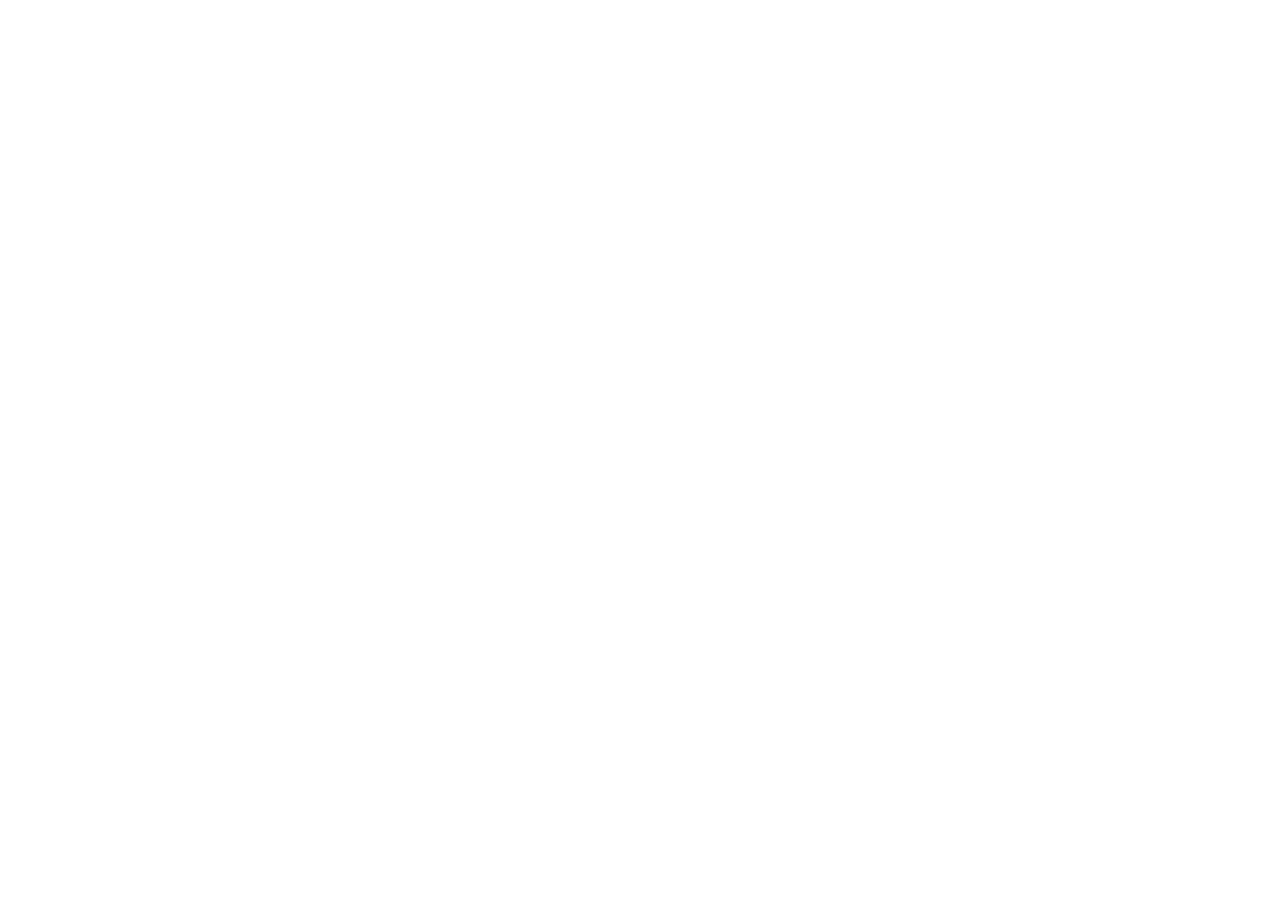
==== algorithms/index.html @ a7df14cc "added a new algorithms project, will be later moved to main projects" ====
<!DOCTYPE html>
<html lang="en">
<head>
    <meta charset="UTF-8">
    <meta http-equiv="X-UA-Compatible" content="IE=edge">
    <meta name="viewport" content="width=device-width, initial-scale=1.0">
    <link rel="stylesheet" href="./styles/styles.css">
    <title>Document</title>
</head>
<body>
    
    <script defer src="./index.js"></script>
</body>
</html>
---- algorithms/styles/styles.css ----
@import url('https://fonts.googleapis.com/css2?family=Poppins:wght@400;600;800&family=Roboto+Mono:wght@200&display=swap');
* {
    list-style: none;
    padding: 0;
    margin: 0;
    box-sizing: border-box;
    text-decoration: none;
}
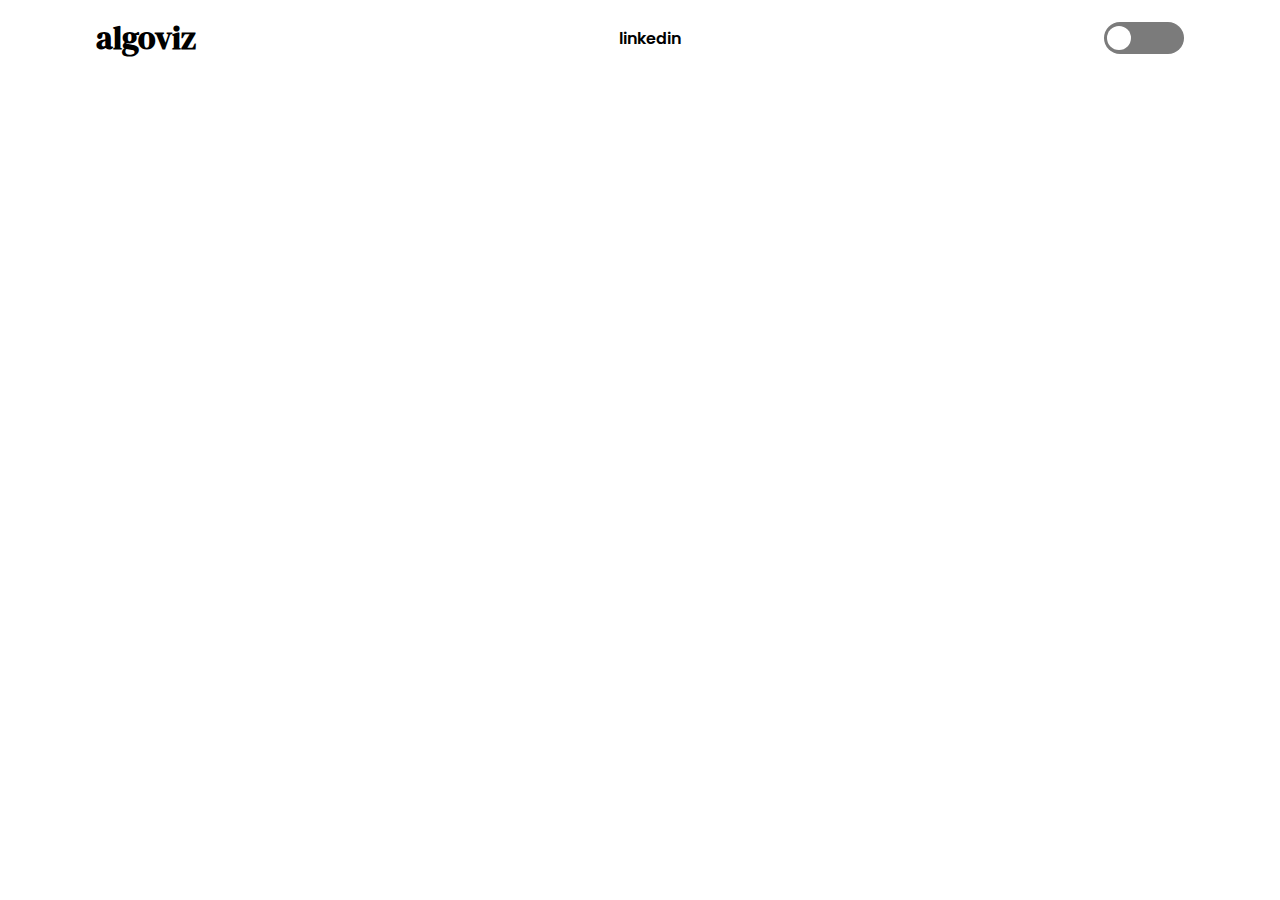
==== commit a1650629: "finished the toggle switch" ====
--- a/algorithms/index.html
+++ b/algorithms/index.html
@@ -8,7 +8,15 @@
     <title>Document</title>
 </head>
 <body>
-    
+    <nav>
+        <h1 class="logo">algoviz</h1>
+        <p>linkedin</p>
+        <div class="toggle-container">
+            <span>
+                <div class="toggle-switch"></div>
+            </span>
+        </div>
+    </nav>
     <script defer src="./index.js"></script>
 </body>
 </html>--- a/algorithms/styles/styles.css
+++ b/algorithms/styles/styles.css
@@ -1,8 +1,83 @@
-@import url('https://fonts.googleapis.com/css2?family=Poppins:wght@400;600;800&family=Roboto+Mono:wght@200&display=swap');
+@import url('https://fonts.googleapis.com/css2?family=DM+Serif+Display&family=Poppins:wght@400;600;800&family=Roboto+Mono:wght@200&display=swap');
 * {
+    margin: 0;
+    padding: 0;
+    text-decoration: none;
     list-style: none;
-    padding: 0;
-    margin: 0;
+    outline: 0;
+    border: 0;
     box-sizing: border-box;
-    text-decoration: none;
+}
+
+:root {
+    --container-width: 85%;
+    --dark-mode-color: #4600ea;
+    --green-background: #02ff3d;
+}
+
+body {
+    transition: 0.4s;
+    width: var(--container-width);
+    margin: 0 auto;
+}
+
+/* NAVIGATION */
+nav {
+    display: flex;
+    justify-content: space-between;
+    align-items: center;
+    margin: 1rem auto;
+}
+nav h1 {
+    font-family: "DM Serif Display";
+    font-weight: 800;
+}
+
+nav p {
+    font-family: "Poppins";
+    font-weight: 600;
+}
+
+/* Toggle switch */
+
+.toggle-container {
+    height: 2rem;
+    width: 5rem;
+    border-radius: 20px;
+
+    position: relative;
+    /* transition-time */
+    transition: all 0.4s;
+    background-color: rgb(123, 123, 123);
+}
+
+.toggle-switch {
+    height: 1.5rem;
+    width: 1.5rem;
+    left: 3px; 
+    bottom: 4px;
+    border-radius: 50%;
+    background: #fff;
+    position: absolute;
+    display: inline;
+    transition: all 0.4s;
+}
+
+.toggle-switch:hover {
+    cursor: pointer;
+    filter: drop-shadow(0px 0px 5px #1f1f1f);
+}
+
+.sliding-animation {
+    transform: translateX(3rem);
+}
+
+.dark-mode-color {
+    background-color: var(--dark-mode-color);
+    color: #fff;
+}
+
+.green-background {
+    background-color: var(--green-color);
+    background-color: #02ff3d;
 }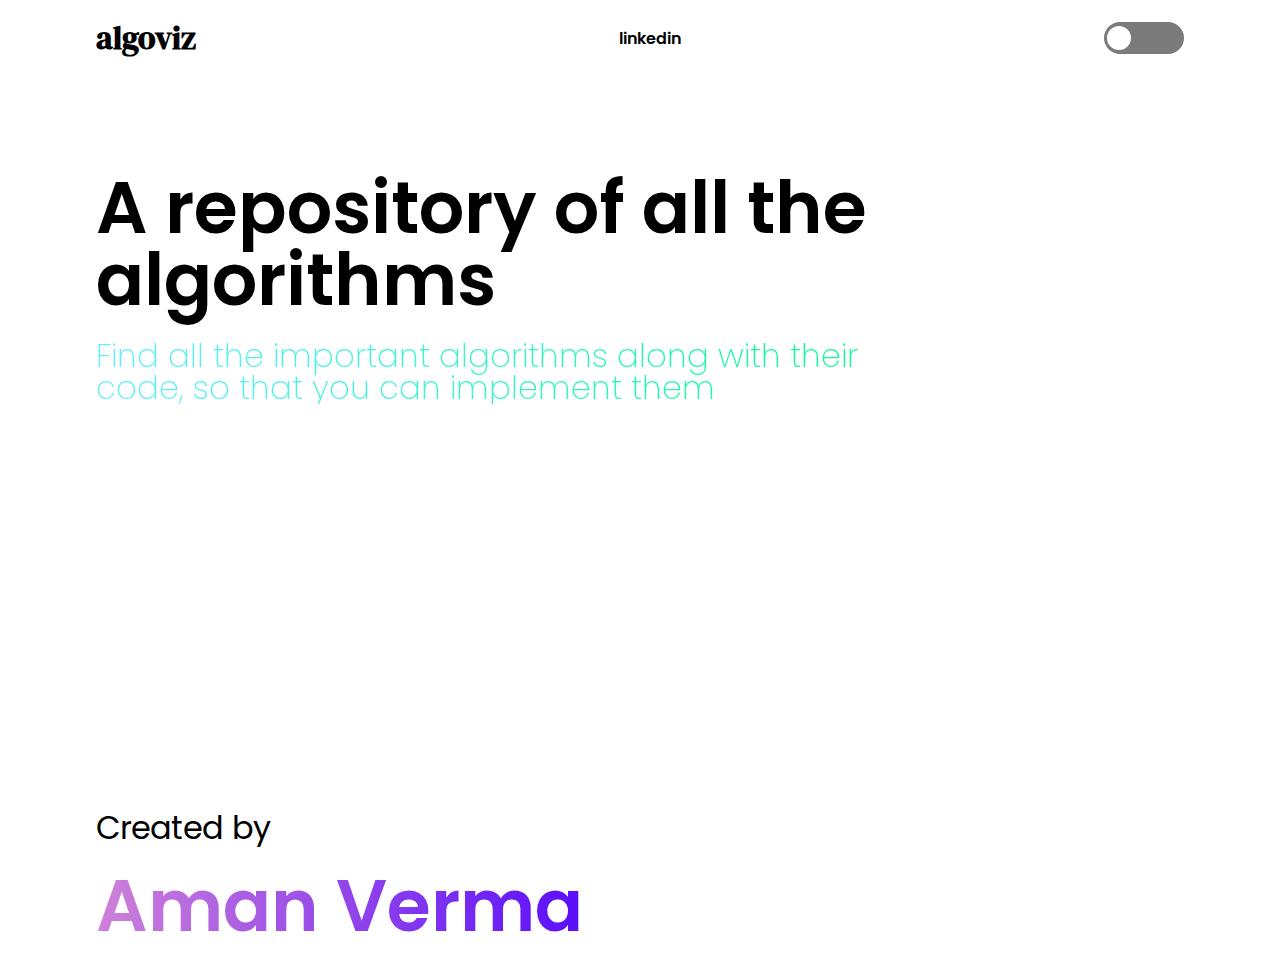
==== commit fb25c6a2: "added a heading section with text gradient usnig -webkit-linear-grdient and background-clip:text pro" ====
--- a/algorithms/index.html
+++ b/algorithms/index.html
@@ -8,9 +8,12 @@
     <title>Document</title>
 </head>
 <body>
+    <!-- NAVIGATION -->
     <nav>
         <h1 class="logo">algoviz</h1>
-        <p>linkedin</p>
+        <p>
+            <a href="https://www.linkedin.com/in/aman-verma-82b823185/" target="_blank">linkedin</a>
+            </p>
         <div class="toggle-container">
             <span>
                 <div class="toggle-switch"></div>
@@ -18,5 +21,17 @@
         </div>
     </nav>
     <script defer src="./index.js"></script>
+    
+    <!-- HEADING -->
+    <div class="heading">
+        <h1>A repository of all the algorithms</h1>
+        <p>Find all the important algorithms along with their code, so that you can implement them</p>
+    </div>
+
+    <!-- CREATED BY -->
+    <div class="created-by">
+        <p>Created by</p>
+        <h1>Aman Verma</h1>
+    </div>
 </body>
 </html>--- a/algorithms/styles/styles.css
+++ b/algorithms/styles/styles.css
@@ -1,4 +1,4 @@
-@import url('https://fonts.googleapis.com/css2?family=DM+Serif+Display&family=Poppins:wght@400;600;800&family=Roboto+Mono:wght@200&display=swap');
+@import url('https://fonts.googleapis.com/css2?family=DM+Serif+Display&family=Noto+Sans:wght@400;600&family=Poppins:wght@400;600;800&family=Roboto+Mono:wght@200&display=swap');
 * {
     margin: 0;
     padding: 0;
@@ -11,8 +11,10 @@
 
 :root {
     --container-width: 85%;
-    --dark-mode-color: #4600ea;
+    --dark-mode-color: #222223;
     --green-background: #02ff3d;
+    --font-size: 2rem;
+    --font-size-large: 3rem;
 }
 
 body {
@@ -21,6 +23,9 @@
     margin: 0 auto;
 }
 
+a {
+    color: inherit;
+}
 /* NAVIGATION */
 nav {
     display: flex;
@@ -80,4 +85,48 @@
 .green-background {
     background-color: var(--green-color);
     background-color: #02ff3d;
+}
+
+/* HEADING */
+.heading {
+    margin-top: 7rem;
+    line-height: 1;
+    width: 75%;
+}
+.heading h1, .heading p{
+    font-family: "Poppins";
+    font-weight: 600;
+    margin-bottom: 1.5rem;
+}
+
+.heading h1 {
+    font-size:4.5rem;
+}
+
+.heading p {
+    font-size: 2rem;
+    font-weight: 200;
+    background: -webkit-linear-gradient(-180deg, #00ff87, #60efff);
+    -webkit-background-clip: text;
+    background-clip: text;
+    -webkit-text-fill-color: transparent;
+}
+
+/* CREATED BY */
+.created-by {
+    margin-top: 25rem;
+    font-family: "Poppins";
+}
+.created-by p {
+    font-size: var(--font-size);
+}
+
+.created-by h1 {
+    font-size: var(--font-size-large);
+    font-weight: 600;
+    font-size: 72px;
+    background: -webkit-linear-gradient(-180deg, #ce81d8, #4c00ff, #ce81d8);
+    -webkit-background-clip: text;
+    background-clip: text;
+    -webkit-text-fill-color: transparent;
 }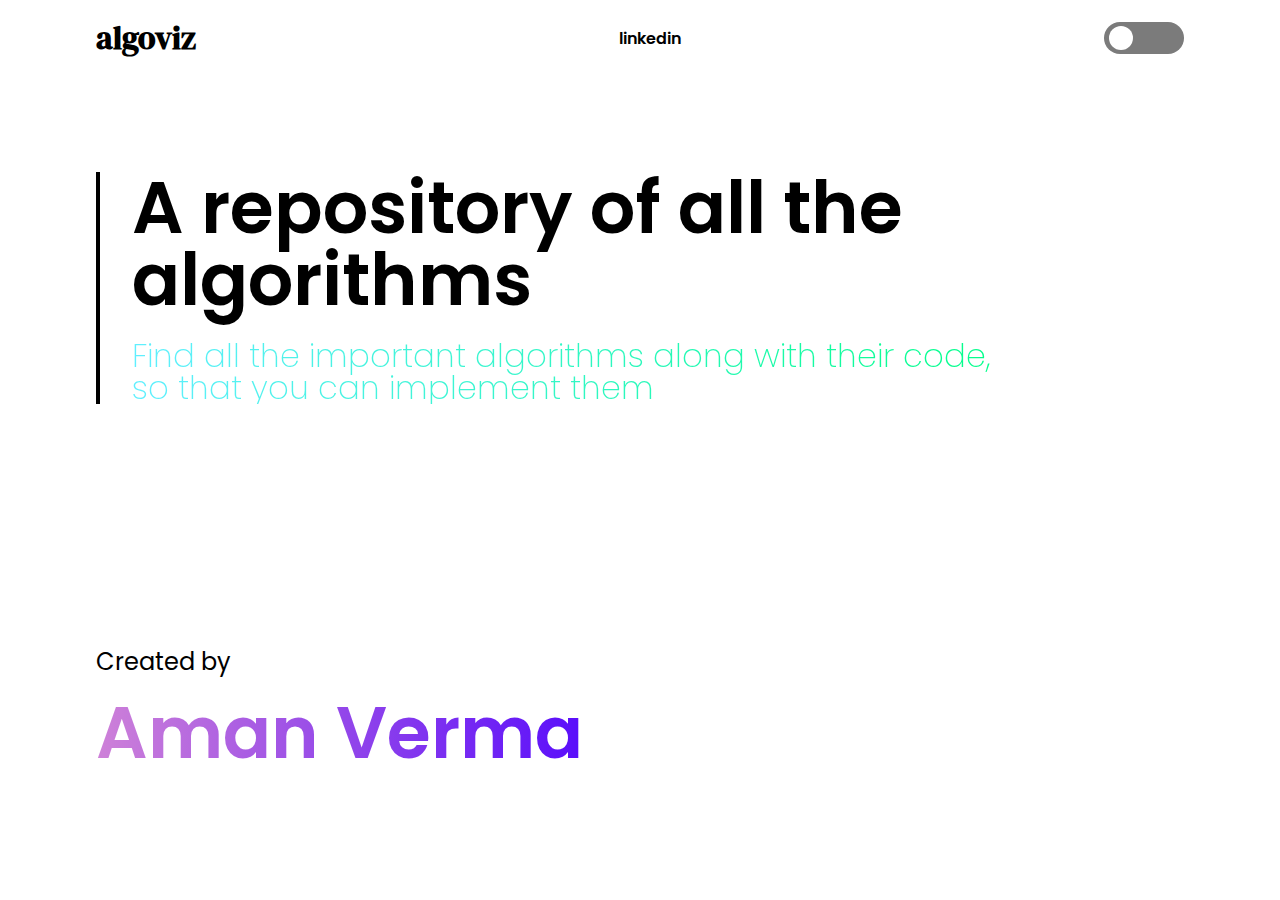
==== commit 82ed4692: "added new images and added code for intersection observer" ====
--- a/algorithms/index.html
+++ b/algorithms/index.html
@@ -29,9 +29,11 @@
     </div>
 
     <!-- CREATED BY -->
-    <div class="created-by">
-        <p>Created by</p>
-        <h1>Aman Verma</h1>
+    <div class="created-by hidden">
+        <div class="icon-and-heading">
+            <p class="hidden">Created by</p>
+        </div>
+        <h1 class="hidden">Aman Verma</h1>
     </div>
 </body>
 </html>--- a/algorithms/styles/styles.css
+++ b/algorithms/styles/styles.css
@@ -13,8 +13,10 @@
     --container-width: 85%;
     --dark-mode-color: #222223;
     --green-background: #02ff3d;
-    --font-size: 2rem;
+    --font-size: 1.5rem;
     --font-size-large: 3rem;
+    --padding-left: 2rem;
+    --border-left: 0.3rem solid
 }
 
 body {
@@ -26,6 +28,20 @@
 a {
     color: inherit;
 }
+
+
+.hidden {
+    opacity: 0;
+    transition: all 0.4s;
+    transform: translateX(-5%);
+}
+
+.show {
+    opacity: 1;
+    transition: all 0.4s;
+    transform: translateX(0); 
+}
+
 /* NAVIGATION */
 nav {
     display: flex;
@@ -59,7 +75,7 @@
 .toggle-switch {
     height: 1.5rem;
     width: 1.5rem;
-    left: 3px; 
+    left: 5px; 
     bottom: 4px;
     border-radius: 50%;
     background: #fff;
@@ -91,7 +107,9 @@
 .heading {
     margin-top: 7rem;
     line-height: 1;
-    width: 75%;
+    width: 85%;
+    padding-left: var(--padding-left);
+    border-left: var(--border-left) ;
 }
 .heading h1, .heading p{
     font-family: "Poppins";
@@ -114,11 +132,13 @@
 
 /* CREATED BY */
 .created-by {
-    margin-top: 25rem;
+    margin-top: 15rem;
     font-family: "Poppins";
 }
 .created-by p {
     font-size: var(--font-size);
+    /* transition property */
+    transition-delay: 200ms;
 }
 
 .created-by h1 {
@@ -129,4 +149,18 @@
     -webkit-background-clip: text;
     background-clip: text;
     -webkit-text-fill-color: transparent;
+    /* transition property */
+    transition-delay: 300ms;
+}
+
+.icon-and-heading {
+    display: flex;
+    color: inherit;
+}
+
+
+@media screen and (max-width: 600px) {
+    .created-by {
+        margin-top: 5rem;
+    }
 }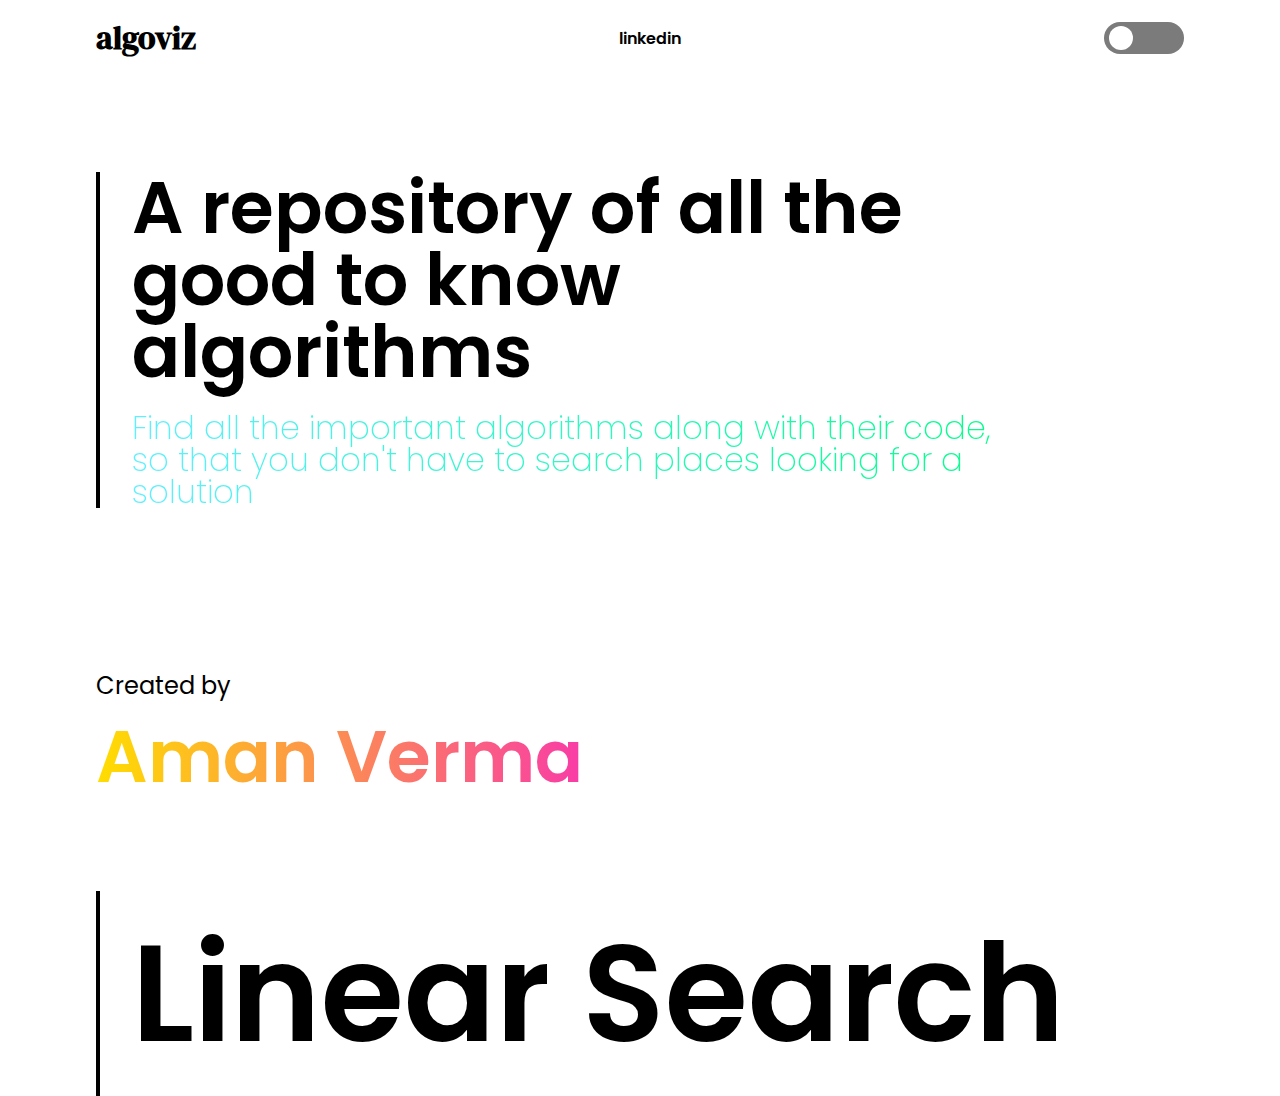
==== commit 818fe9a0: "added heading for linear search" ====
--- a/algorithms/index.html
+++ b/algorithms/index.html
@@ -24,16 +24,22 @@
     
     <!-- HEADING -->
     <div class="heading">
-        <h1>A repository of all the algorithms</h1>
-        <p>Find all the important algorithms along with their code, so that you can implement them</p>
+        <h1>A repository of all the good to know algorithms</h1>
+        <p>Find all the important algorithms along with their code, so that you don't have to search places looking for a solution</p>
     </div>
 
     <!-- CREATED BY -->
-    <div class="created-by hidden">
+    <div class="created-by">
         <div class="icon-and-heading">
             <p class="hidden">Created by</p>
         </div>
         <h1 class="hidden">Aman Verma</h1>
     </div>
+
+    <!-- LINEAR SEARCH -->
+    <div class="linear-search">
+        <h1 class="hidden">Linear Search</h1>
+
+    </div>
 </body>
 </html>--- a/algorithms/styles/styles.css
+++ b/algorithms/styles/styles.css
@@ -14,7 +14,7 @@
     --dark-mode-color: #222223;
     --green-background: #02ff3d;
     --font-size: 1.5rem;
-    --font-size-large: 3rem;
+    --font-size-large: 8.5rem;
     --padding-left: 2rem;
     --border-left: 0.3rem solid
 }
@@ -132,7 +132,7 @@
 
 /* CREATED BY */
 .created-by {
-    margin-top: 15rem;
+    margin-top: 10rem;
     font-family: "Poppins";
 }
 .created-by p {
@@ -142,15 +142,28 @@
 }
 
 .created-by h1 {
-    font-size: var(--font-size-large);
     font-weight: 600;
     font-size: 72px;
-    background: -webkit-linear-gradient(-180deg, #ce81d8, #4c00ff, #ce81d8);
+    background: -webkit-linear-gradient(180deg, #ff0f7b, #f829ba, #ffdd00);
     -webkit-background-clip: text;
     background-clip: text;
     -webkit-text-fill-color: transparent;
     /* transition property */
     transition-delay: 300ms;
+}
+
+/* LINEAR SEARCH */
+.linear-search {
+    margin-top: 5rem;
+    font-family: "Poppins";
+    border-left: var(--border-left);
+    padding-left: var(--padding-left);
+    
+}
+.linear-search h1{
+    transition-delay: 400ms;
+    font-weight: 600;
+    font-size: var(--font-size-large);
 }
 
 .icon-and-heading {
@@ -159,8 +172,22 @@
 }
 
 
+/* MEDIA QUERIES */
 @media screen and (max-width: 600px) {
     .created-by {
         margin-top: 5rem;
     }
+}
+
+@media screen and (max-width: 660px) {
+    .heading > h1 {
+        font-size: 4rem;
+    }
+}
+
+@media screen and (max-width: 575px) {
+    .created-by h1 {
+        line-height: 0.9;
+        margin-top: 1rem;
+    }
 }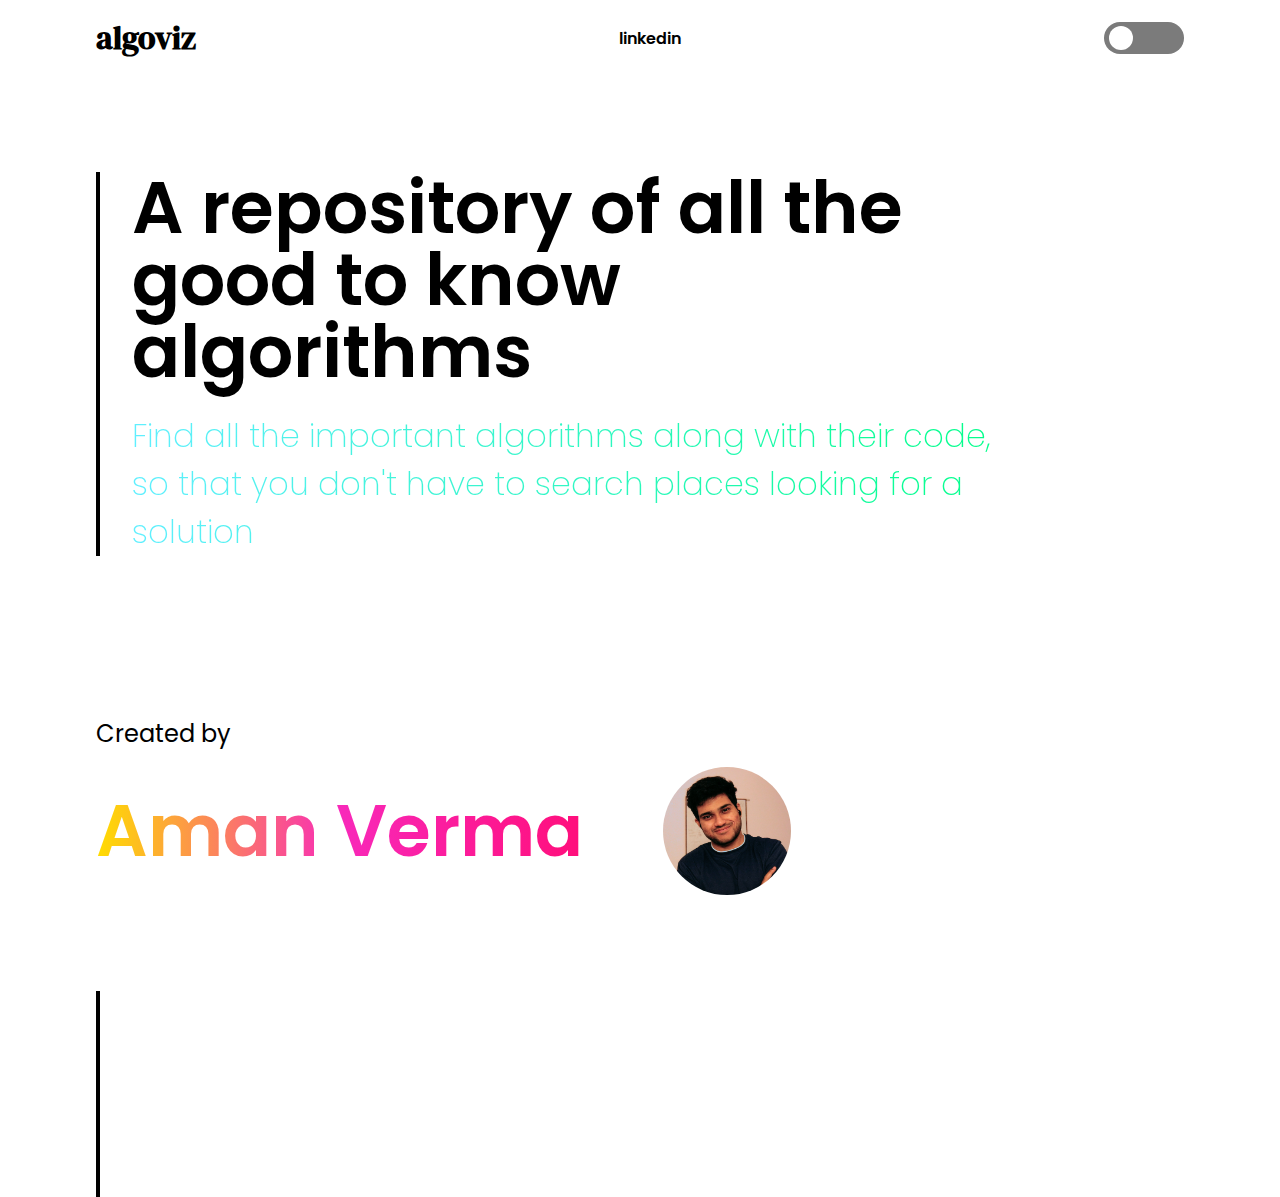
==== commit f9e51c18: "added a profile pic" ====
--- a/algorithms/index.html
+++ b/algorithms/index.html
@@ -30,16 +30,19 @@
 
     <!-- CREATED BY -->
     <div class="created-by">
-        <div class="icon-and-heading">
+        <div>
             <p class="hidden">Created by</p>
         </div>
-        <h1 class="hidden">Aman Verma</h1>
+        <div class="image-and-name">
+            <h1 class="hidden">Aman Verma</h1>
+            <img src="./image/profile.jpg" class="hidden">
+        </div>
     </div>
 
     <!-- LINEAR SEARCH -->
     <div class="linear-search">
         <h1 class="hidden">Linear Search</h1>
-
+        <p class="hidden">Linear search is used to search for a target element in a sorted or unsorted array. As soon as a matching element is found, its index is returned</p>
     </div>
 </body>
 </html>--- a/algorithms/styles/styles.css
+++ b/algorithms/styles/styles.css
@@ -16,7 +16,8 @@
     --font-size: 1.5rem;
     --font-size-large: 8.5rem;
     --padding-left: 2rem;
-    --border-left: 0.3rem solid
+    --border-left: 0.3rem solid;
+    --decs-font-size: 1.5rem;
 }
 
 body {
@@ -106,7 +107,6 @@
 /* HEADING */
 .heading {
     margin-top: 7rem;
-    line-height: 1;
     width: 85%;
     padding-left: var(--padding-left);
     border-left: var(--border-left) ;
@@ -119,6 +119,7 @@
 
 .heading h1 {
     font-size:4.5rem;
+    line-height: 1;
 }
 
 .heading p {
@@ -152,6 +153,20 @@
     transition-delay: 300ms;
 }
 
+.image-and-name {
+    display: flex;
+    align-items: center;
+    gap: 4rem;
+}
+
+.image-and-name img {
+    height: 10rem;
+    width: 10rem;
+    object-fit: cover;
+    border-radius: 50%;
+    border: 1rem solid #fff;
+    transition-delay: 400ms;
+}
 /* LINEAR SEARCH */
 .linear-search {
     margin-top: 5rem;
@@ -162,10 +177,21 @@
 }
 .linear-search h1{
     transition-delay: 400ms;
+    line-height: 1;
     font-weight: 600;
     font-size: var(--font-size-large);
 }
 
+.linear-search p {
+    transition-delay: 500ms;
+    font-size: var(--decs-font-size);
+    font-weight: 200;
+    /* background: -webkit-linear-gradient(-45deg, #fffbaf, #ab2aed); */
+    background: -webkit-linear-gradient(-180deg, #0bceff  0%, #85dee8 100%);
+    -webkit-background-clip: text;
+    background-clip: text;
+    -webkit-text-fill-color: transparent;
+}
 .icon-and-heading {
     display: flex;
     color: inherit;
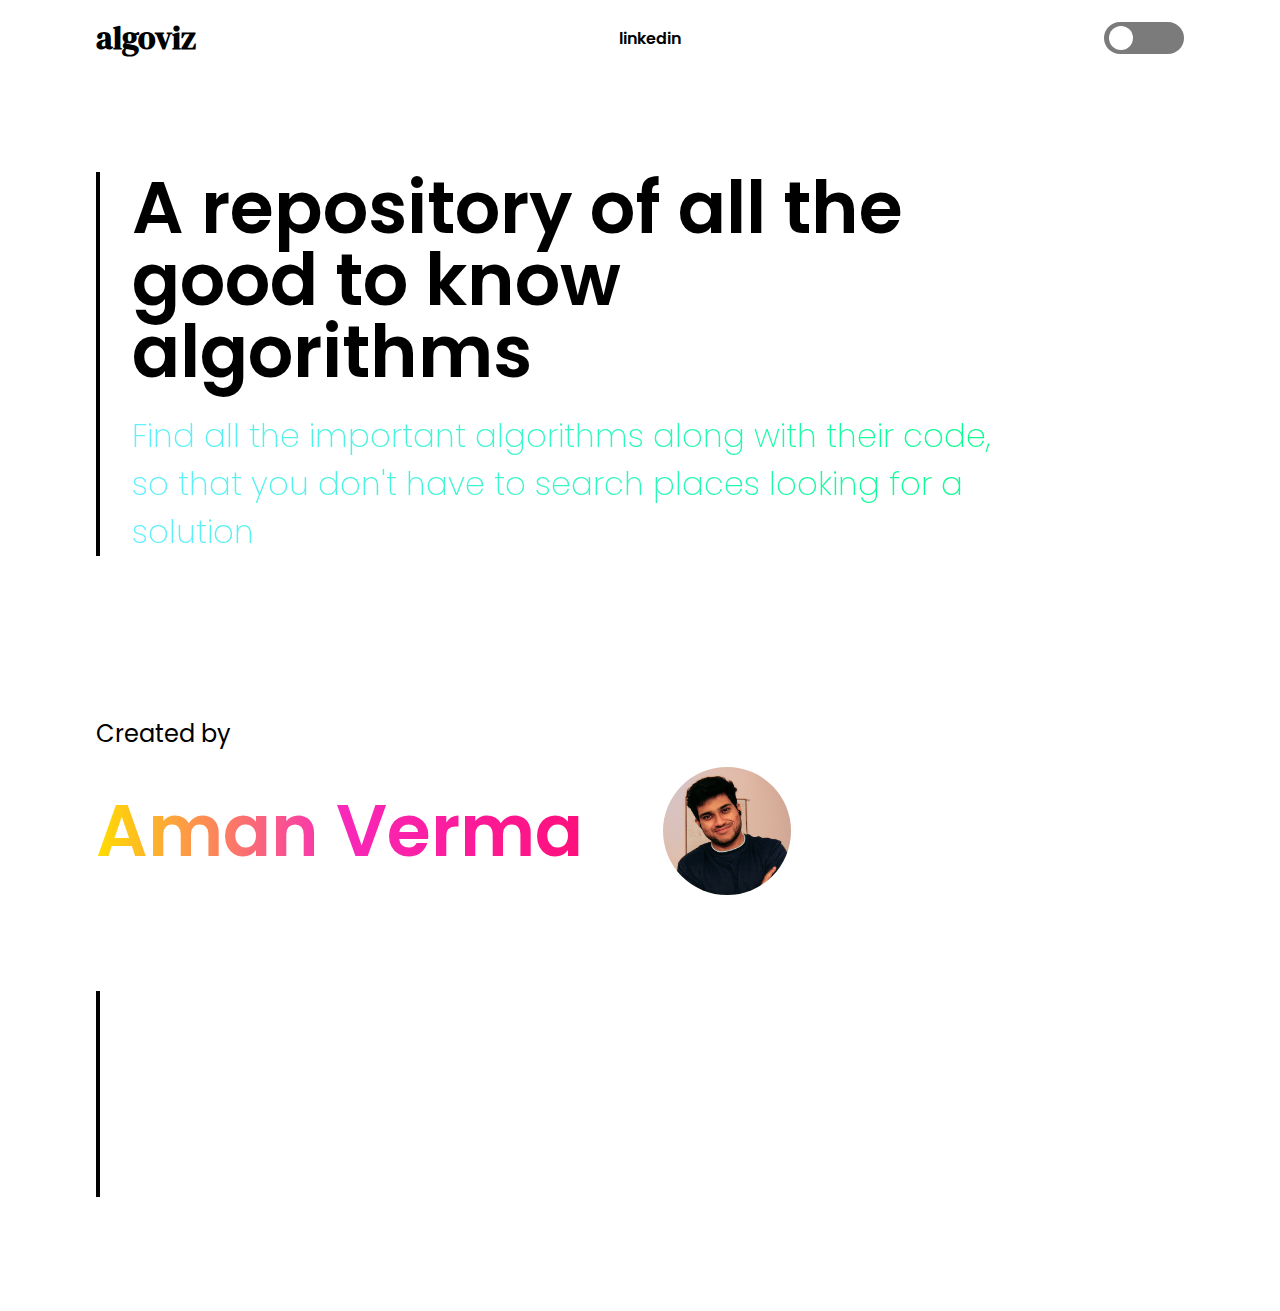
==== commit de9d29f1: "added the plus icon in the linear-search-container" ====
--- a/algorithms/index.html
+++ b/algorithms/index.html
@@ -40,9 +40,49 @@
     </div>
 
     <!-- LINEAR SEARCH -->
-    <div class="linear-search">
-        <h1 class="hidden">Linear Search</h1>
-        <p class="hidden">Linear search is used to search for a target element in a sorted or unsorted array. As soon as a matching element is found, its index is returned</p>
+    <div class="linear-search-container">
+        <div class="linear-search">
+            <h1 class="hidden">Linear Search</h1>
+            <p class="hidden">Linear search is used to search for a target element in a sorted or unsorted array. As soon as a matching element is found, its index is returned</p>
+        </div>
+
+        <div class="code-parent hidden light">
+            <div class="code-nav ">
+                <!-- 1 -->
+                <div class="svgs">
+                    <svg width="24" viewBox="0 0 24 24">
+                        <path fill-rule="evenodd" d="M15.28 5.22a.75.75 0 00-1.06 0l-6.25 6.25a.75.75 0 000 1.06l6.25 6.25a.75.75 0 101.06-1.06L9.56 12l5.72-5.72a.75.75 0 000-1.06z"></path>
+                    </svg>
+                    <svg viewbox="0 0 24 24" width="24">
+                        <path fill-rule="evenodd" d="M8.72 18.78a.75.75 0 001.06 0l6.25-6.25a.75.75 0 000-1.06L9.78 5.22a.75.75 0 00-1.06 1.06L14.44 12l-5.72 5.72a.75.75 0 000 1.06z"></path>
+                    </svg>
+                </div>
+                <!-- 2 -->
+                <div class="header-link flex-items-center d-flex flex-justify-between">
+                    
+                        <svg viewbox="0 0 16 16" width="16" >
+                            <path fill-rule="evenodd" d="M4 4v2h-.25A1.75 1.75 0 002 7.75v5.5c0 .966.784 1.75 1.75 1.75h8.5A1.75 1.75 0 0014 13.25v-5.5A1.75 1.75 0 0012.25 6H12V4a4 4 0 10-8 0zm6.5 2V4a2.5 2.5 0 00-5 0v2h5zM12 7.5h.25a.25.25 0 01.25.25v5.5a.25.25 0 01-.25.25h-8.5a.25.25 0 01-.25-.25v-5.5a.25.25 0 01.25-.25H12z"></path>
+                        </svg>
+
+                    
+                    <p>https://www.linearsearch.com</p>
+                    
+                        <svg viewbox="0 0 16 16" width="16" >
+                            <path fill-rule="evenodd" d="M8 2.5a5.487 5.487 0 00-4.131 1.869l1.204 1.204A.25.25 0 014.896 6H1.25A.25.25 0 011 5.75V2.104a.25.25 0 01.427-.177l1.38 1.38A7.001 7.001 0 0114.95 7.16a.75.75 0 11-1.49.178A5.501 5.501 0 008 2.5zM1.705 8.005a.75.75 0 01.834.656 5.501 5.501 0 009.592 2.97l-1.204-1.204a.25.25 0 01.177-.427h3.646a.25.25 0 01.25.25v3.646a.25.25 0 01-.427.177l-1.38-1.38A7.001 7.001 0 011.05 8.84a.75.75 0 01.656-.834z"></path>
+                        </svg>
+                    
+                    
+                </div>
+                <!-- 3 -->
+                <svg width="24" viewbox="0 0 24 24">
+                    <path fill-rule="evenodd" d="M11.75 4.5a.75.75 0 01.75.75V11h5.75a.75.75 0 010 1.5H12.5v5.75a.75.75 0 01-1.5 0V12.5H5.25a.75.75 0 010-1.5H11V5.25a.75.75 0 01.75-.75z"></path>
+                </svg>
+            </div>
+            <div class="code-window">
+                
+            </div>
+        </div>
     </div>
+    
 </body>
 </html>